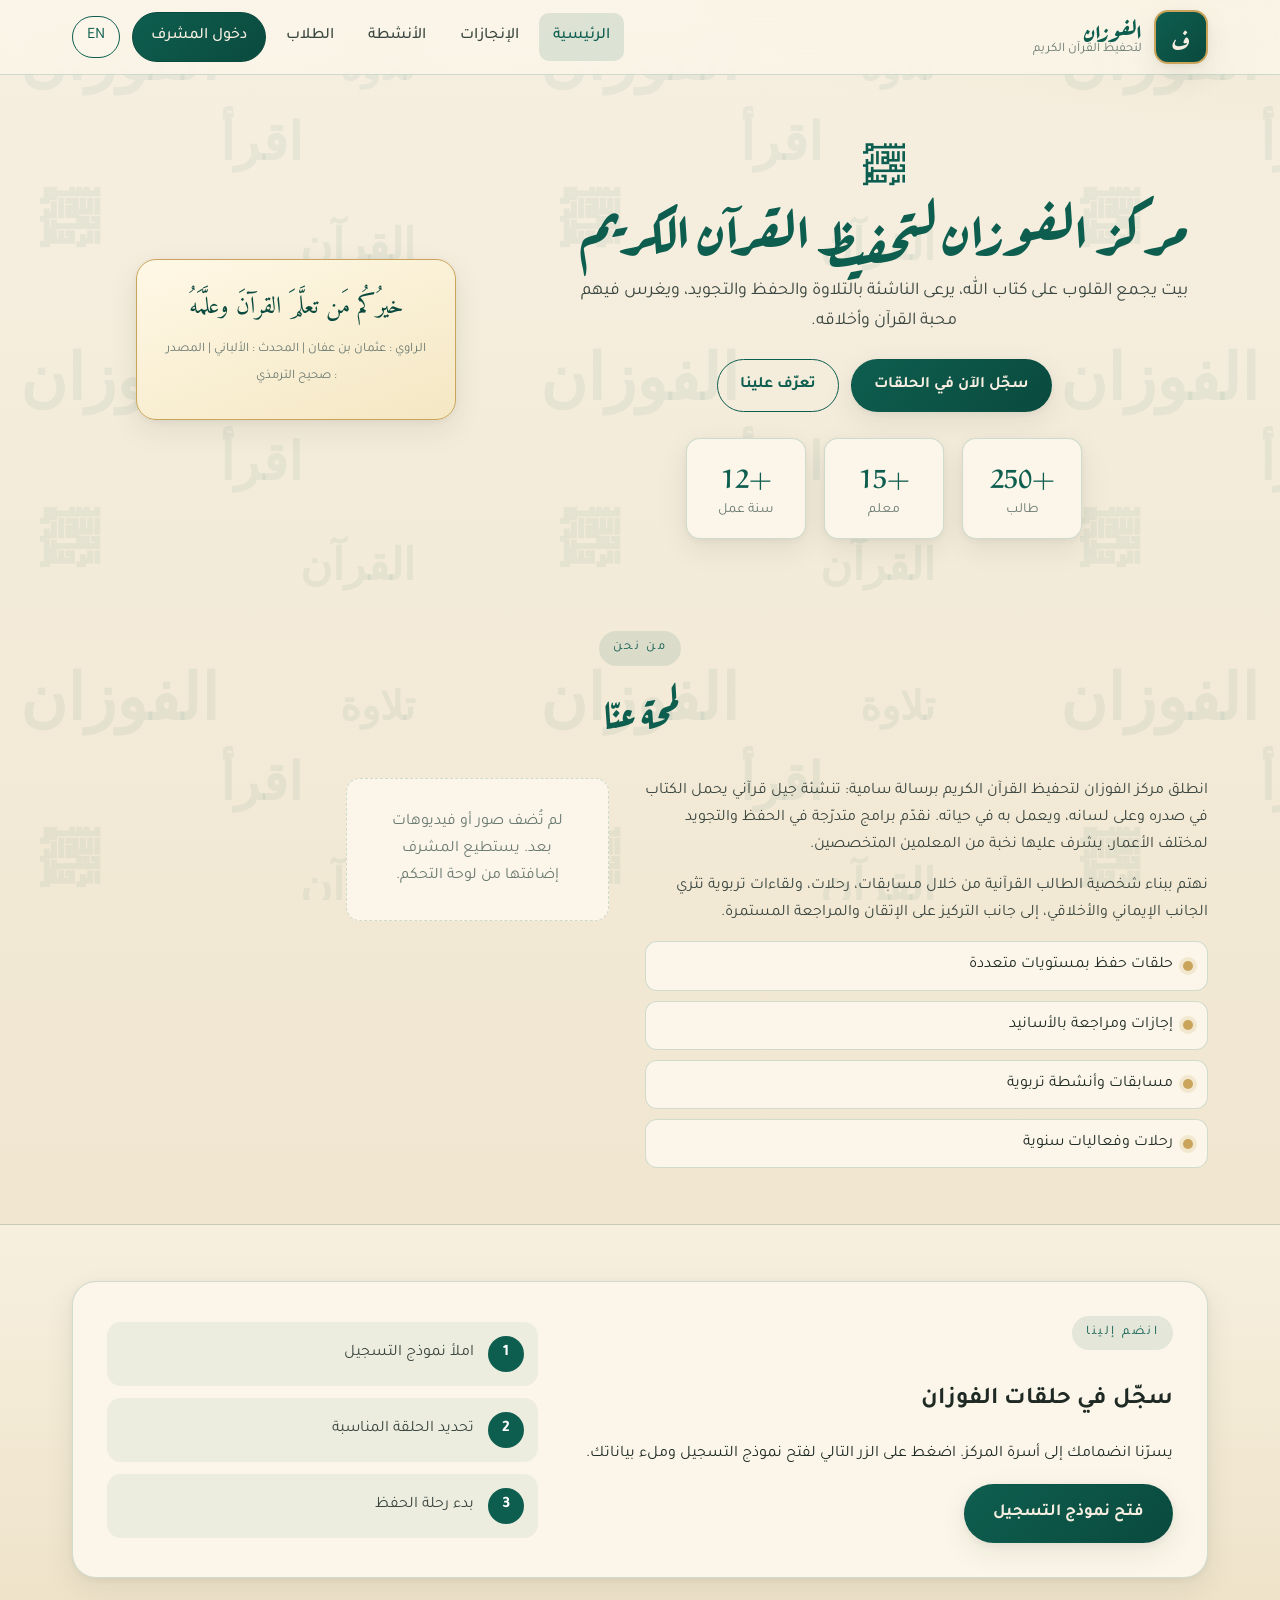
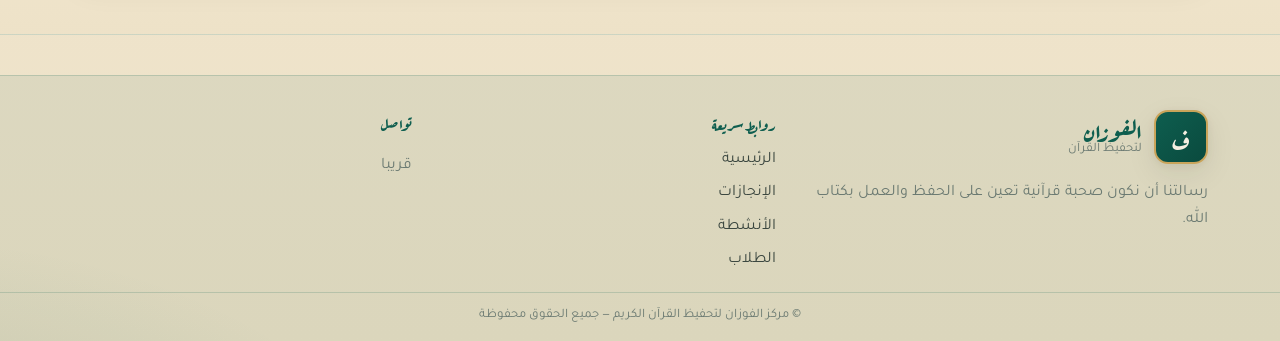
==== index.html @ f5615efa "Add files via upload" ====
<!doctype html>
<html lang="ar" dir="rtl">
<head>
  <meta charset="utf-8" />
  <meta name="viewport" content="width=device-width, initial-scale=1" />
  <title>مركز الفوزان لتحفيظ القرآن الكريم</title>
  <meta name="description" content="مركز الفوزان لتحفيظ القرآن الكريم - بيت العلم والتلاوة" />
  <link rel="preconnect" href="https://fonts.googleapis.com" />
  <link rel="preconnect" href="https://fonts.gstatic.com" crossorigin />
  <link href="https://fonts.googleapis.com/css2?family=Aref+Ruqaa:wght@400;700&family=Tajawal:wght@300;400;500;700;900&family=Amiri:wght@400;700&display=swap" rel="stylesheet" />
  <link rel="stylesheet" href="css/style.css" />
</head>
<body>
  <div id="headerSlot"></div>

  <main>
    <section class="hero">
      <div class="container hero-grid">
        <div class="hero-text">
          <span class="eyebrow" data-testid="hero-eyebrow">﷽</span>
          <h1 data-testid="hero-title" data-edit="hero.title">مركز الفوزان لتحفيظ القرآن الكريم</h1>
          <p class="lead" data-testid="hero-lead" data-edit="hero.lead">بيت يجمع القلوب على كتاب الله، يرعى الناشئة بالتلاوة والحفظ والتجويد، ويغرس فيهم محبة القرآن وأخلاقه.</p>
          <div class="hero-cta">
            <a href="#register" class="btn btn-primary" data-testid="hero-register-btn" data-i18n="cta_register">سجّل الآن في الحلقات</a>
            <a href="#about" class="btn btn-ghost" data-testid="hero-about-btn" data-i18n="cta_about">تعرّف علينا</a>
          </div>
          <ul class="hero-stats" data-testid="hero-stats">
            <li><strong data-edit="stats.students">+250</strong><span data-i18n="stats_students">طالب</span></li>
            <li><strong data-edit="stats.teachers">+15</strong><span data-i18n="stats_teachers">معلم</span></li>
            <li><strong data-edit="stats.years">+12</strong><span data-i18n="stats_years">سنة عمل</span></li>
          </ul>
        </div>
        <aside class="hero-card" aria-hidden="true">
          <div class="ayah-card">
            <span class="ayah-arabic" data-i18n="hadith">خيرُكُم مَن تعلَّمَ القرآنَ وعلَّمَهُ</span>
            <span class="ayah-ref" data-i18n="hadith_ref">الراوي : عثمان بن عفان | المحدث : الألباني | المصدر : صحيح الترمذي</span>
          </div>
        </aside>
      </div>
    </section>

    <section id="about" class="section">
      <div class="container">
        <div class="section-head">
          <span class="kicker" data-i18n="kicker_about">من نحن</span>
          <h2 data-edit="about.title">لمحة عنّا</h2>
        </div>
        <div class="about-grid">
          <div class="about-text">
            <p data-edit="about.paragraph1"></p>
            <p data-edit="about.paragraph2"></p>
            <ul class="features-list" data-testid="features-list">
              <li><span class="dot"></span><span data-edit="about.feature1"></span></li>
              <li><span class="dot"></span><span data-edit="about.feature2"></span></li>
              <li><span class="dot"></span><span data-edit="about.feature3"></span></li>
              <li><span class="dot"></span><span data-edit="about.feature4"></span></li>
            </ul>
          </div>
          <div class="about-gallery" id="aboutGallery" data-testid="about-gallery"></div>
        </div>
      </div>
    </section>

    <section id="register" class="section section-alt">
      <div class="container">
        <div class="register-card">
          <div class="register-text">
            <span class="kicker" data-i18n="kicker_register">انضم إلينا</span>
            <h2 data-edit="register.title">سجّل في حلقات الفوزان</h2>
            <p data-edit="register.text">يسرّنا انضمامك إلى أسرة المركز. اضغط على الزر التالي لفتح نموذج التسجيل وملء بياناتك.</p>
            <a id="registerLink" href="#" target="_blank" rel="noopener" class="btn btn-primary btn-lg" data-testid="register-link" data-i18n="register_open">فتح نموذج التسجيل</a>
          </div>
          <div class="register-aside">
            <div class="register-step"><span>1</span><p data-i18n="register_step1">املأ نموذج التسجيل</p></div>
            <div class="register-step"><span>2</span><p data-i18n="register_step2">تحديد الحلقة المناسبة</p></div>
            <div class="register-step"><span>3</span><p data-i18n="register_step3">بدء رحلة الحفظ</p></div>
          </div>
        </div>
      </div>
    </section>
  </main>

  <div id="footerSlot"></div>
  <script src="js/common.js"></script>
  <script src="js/index.js"></script>
</body>
</html>
---- css/style.css ----
/* ============== Alfwzan Center — Style ============== */
:root{
  --bg:#f6efe1;
  --bg-2:#ede1c6;
  --paper:#fbf6e9;
  --ink:#1f2a24;
  --ink-2:#3a463f;
  --muted:#6b7a72;
  --primary:#0e5e4f;
  --primary-2:#0a4a3e;
  --accent:#c9a45a;
  --accent-2:#a8853f;
  --line:rgba(14,94,79,.18);
  --shadow: 0 10px 30px rgba(20,40,30,.08), 0 2px 8px rgba(20,40,30,.06);
  --radius:16px;
}
*{box-sizing:border-box}
html,body{margin:0;padding:0}
html{scroll-behavior:smooth}
body{
  font-family:'Tajawal','Amiri','Segoe UI',Tahoma,sans-serif;
  color:var(--ink);
  background:
    radial-gradient(1200px 600px at 100% -10%, rgba(201,164,90,.18), transparent 60%),
    radial-gradient(900px 500px at -10% 110%, rgba(14,94,79,.14), transparent 60%),
    linear-gradient(180deg,var(--bg) 0%, var(--bg-2) 100%);
  min-height:100vh;
  position:relative;
  overflow-x:hidden;
  line-height:1.7;
}

/* ===== Arabic Ruqaa watermark background ===== */
.bg-watermark{
  position:fixed; inset:0; z-index:0; pointer-events:none;
  background-repeat:repeat;
  background-size: 520px auto;
  background-image: url("data:image/svg+xml;utf8,<svg xmlns='http://www.w3.org/2000/svg' width='520' height='320' viewBox='0 0 520 320'><g fill='%230e5e4f' fill-opacity='0.07' font-family='Aref Ruqaa, Amiri, serif' font-weight='700'><text x='20' y='80' font-size='64'>الفوزان</text><text x='220' y='160' font-size='52'>اقرأ</text><text x='40' y='240' font-size='58'>﷽</text><text x='300' y='260' font-size='44'>القرآن</text><text x='340' y='80' font-size='40'>تلاوة</text></g></svg>");
  opacity:.9;
}

a{color:inherit;text-decoration:none}
img{max-width:100%;display:block}
button{font:inherit;cursor:pointer}

.container{max-width:1180px;margin:0 auto;padding:0 22px;position:relative;z-index:1}

/* ===== Header ===== */
.site-header{
  position:sticky;top:0;z-index:30;
  backdrop-filter: blur(14px);
  background: rgba(251,246,233,.78);
  border-bottom:1px solid var(--line);
}
.nav{display:flex;align-items:center;justify-content:space-between;gap:18px;height:74px}
.brand{display:flex;align-items:center;gap:12px}
.brand-mark{
  width:54px;height:54px;border-radius:14px;
  background:linear-gradient(135deg,var(--primary),var(--primary-2));
  color:#f6efe1;display:grid;place-items:center;
  box-shadow:var(--shadow);overflow:hidden;position:relative;
  border:2px solid var(--accent);
}
.brand-mark img{width:100%;height:100%;object-fit:cover}
.brand-fallback{
  font-family:'Aref Ruqaa',serif;font-size:26px;font-weight:700;color:#f6efe1;
}
.brand-mark.no-logo .brand-fallback::before{content:"ف"}
.brand-text{display:flex;flex-direction:column;line-height:1.05}
.brand-text strong{font-family:'Aref Ruqaa',serif;font-size:24px;color:var(--primary)}
.brand-text em{font-style:normal;font-size:13px;color:var(--muted)}

.primary-nav{display:flex;gap:6px;align-items:center}
.nav-link{
  padding:10px 14px;border-radius:10px;color:var(--ink-2);font-weight:500;
  transition: background-color .2s, color .2s;
}
.nav-link:hover{background:rgba(14,94,79,.08);color:var(--primary)}
.nav-link.active{background:rgba(14,94,79,.12);color:var(--primary)}
.nav-admin{
  background:linear-gradient(135deg,var(--primary),var(--primary-2));
  color:#f6efe1 !important; padding:10px 18px; border-radius:999px;
  border:1px solid var(--primary-2);
}
.nav-admin:hover{filter:brightness(1.08)}

.menu-toggle{display:none;background:none;border:0;width:40px;height:40px;flex-direction:column;justify-content:center;gap:5px;align-items:center}
.menu-toggle span{width:22px;height:2px;background:var(--ink);display:block}

/* ===== Buttons ===== */
.btn{
  display:inline-block;padding:12px 22px;border-radius:999px;
  font-weight:700;border:1px solid transparent;transition:transform .15s ease, background-color .2s, color .2s, box-shadow .2s;
}
.btn:hover{transform:translateY(-1px)}
.btn-primary{background:linear-gradient(135deg,var(--primary),var(--primary-2));color:#f6efe1;box-shadow:var(--shadow)}
.btn-primary:hover{filter:brightness(1.07)}
.btn-ghost{background:transparent;color:var(--primary);border-color:var(--primary)}
.btn-ghost:hover{background:rgba(14,94,79,.08)}
.btn-accent{background:linear-gradient(135deg,var(--accent),var(--accent-2));color:#1f2a24}
.btn-danger{background:#b3261e;color:#fff}
.btn-lg{padding:14px 28px;font-size:17px}
.btn-sm{padding:8px 14px;font-size:14px}
.btn-block{display:block;width:100%;text-align:center}

/* ===== Hero ===== */
.hero{padding:64px 0 36px;text-align:center}
.hero-grid{display:grid;grid-template-columns:1.3fr .9fr;gap:40px;align-items:center}
.hero-text{text-align:center}
.eyebrow{
  display:inline-block;font-family:'Aref Ruqaa',serif;color:var(--primary);
  font-size:42px;line-height:1;margin-bottom:14px;
  text-shadow:0 1px 0 rgba(255,255,255,.6);
}
.hero h1{
  font-family:'Aref Ruqaa',serif;
  font-size:clamp(34px,5vw,58px);
  margin:0 0 14px;color:var(--primary);line-height:1.15;
  text-align:center;
}
.hero .lead{font-size:18px;color:var(--ink-2);max-width:700px;margin:0 auto 22px}
.hero-cta{display:flex;justify-content:center;gap:12px;flex-wrap:wrap;margin-bottom:26px}
.hero-stats{
  list-style:none;padding:0;margin:0;display:flex;gap:18px;justify-content:center;flex-wrap:wrap;
}
.hero-stats li{
  background:var(--paper);border:1px solid var(--line);border-radius:14px;
  padding:14px 22px;min-width:120px;box-shadow:var(--shadow);
}
.hero-stats strong{display:block;font-size:26px;color:var(--primary);font-family:'Aref Ruqaa',serif}
.hero-stats span{color:var(--muted);font-size:14px}
.hero-card{display:flex;justify-content:center}
.ayah-card{
  background:linear-gradient(160deg,#fff8e6,#f4e7c3);
  border:1px solid var(--accent);border-radius:20px;padding:28px;
  max-width:320px;text-align:center;box-shadow:var(--shadow);
  position:relative;
}
.ayah-arabic{font-family:'Amiri','Aref Ruqaa',serif;font-size:24px;color:var(--primary-2);display:block;margin-bottom:10px;line-height:1.6}
.ayah-ref{color:var(--muted);font-size:13px}

/* ===== Sections ===== */
.section{padding:56px 0}
.section-alt{background:linear-gradient(180deg,rgba(251,246,233,.6),rgba(237,225,198,.6));border-block:1px solid var(--line)}
.section-head{text-align:center;margin-bottom:34px}
.kicker{
  display:inline-block;font-size:13px;letter-spacing:.18em;
  background:rgba(14,94,79,.1);color:var(--primary);padding:6px 14px;border-radius:999px;
  margin-bottom:10px;
}
.section-head h2{
  font-family:'Aref Ruqaa',serif;font-size:clamp(28px,3.6vw,40px);
  margin:0;color:var(--primary);
}

/* ===== About ===== */
.about-grid{display:grid;grid-template-columns:1.05fr 1fr;gap:36px}
.about-text p{margin:0 0 14px;color:var(--ink-2)}
.features-list{list-style:none;padding:0;margin:14px 0 0;display:grid;gap:10px}
.features-list li{display:flex;align-items:center;gap:10px;background:var(--paper);border:1px solid var(--line);padding:10px 14px;border-radius:12px}
.dot{width:10px;height:10px;border-radius:50%;background:var(--accent);box-shadow:0 0 0 4px rgba(201,164,90,.18)}

.about-gallery{display:grid;grid-template-columns:repeat(2,1fr);gap:12px;align-content:start}
.about-gallery .media-tile,.about-gallery video,.about-gallery img{
  width:100%;aspect-ratio: 4/3;object-fit:cover;border-radius:14px;border:1px solid var(--line);
  background:var(--paper);box-shadow:var(--shadow);
  cursor:zoom-in; transition:transform .25s ease;
}
.about-gallery .media-tile:hover,.about-gallery img:hover{transform:scale(1.02)}
.about-gallery video{cursor:default}

/* ===== Register ===== */
.register-card{
  background:var(--paper);border:1px solid var(--line);border-radius:24px;
  padding:34px;display:grid;grid-template-columns:1.4fr 1fr;gap:32px;align-items:center;
  box-shadow:var(--shadow);
}
.register-aside{display:grid;gap:12px}
.register-step{
  display:flex;align-items:center;gap:14px;background:rgba(14,94,79,.06);
  border-radius:14px;padding:14px;
}
.register-step span{
  width:36px;height:36px;border-radius:50%;display:grid;place-items:center;
  background:var(--primary);color:#fff;font-weight:700;
}
.register-step p{margin:0;color:var(--ink-2)}

/* ===== Achievements (page1) ===== */
.gallery-grid{display:grid;grid-template-columns:repeat(auto-fill,minmax(260px,1fr));gap:18px}
.achievement-card{
  background:var(--paper);border:1px solid var(--line);border-radius:18px;
  overflow:hidden;box-shadow:var(--shadow);display:flex;flex-direction:column;
}
.achievement-card .media{aspect-ratio:4/3;background:#eadfc4;cursor:zoom-in;overflow:hidden}
.achievement-card .media img,.achievement-card .media video{width:100%;height:100%;object-fit:cover}
.achievement-card .body{padding:14px 16px}
.achievement-card h3{margin:0 0 6px;font-family:'Aref Ruqaa',serif;color:var(--primary);font-size:18px}
.achievement-card p{margin:0;color:var(--ink-2);font-size:14px}
.achievement-card .actions{padding:0 14px 14px;display:flex;gap:8px}

/* ===== Activities (page2) ===== */
.activity-grid{display:grid;grid-template-columns:repeat(auto-fill,minmax(280px,1fr));gap:18px}
.activity-card{
  background:var(--paper);border:1px solid var(--line);border-radius:18px;
  padding:18px;box-shadow:var(--shadow);position:relative;
}
.activity-card.upcoming{border-color:var(--accent)}
.activity-card.current{border-color:var(--primary)}
.activity-tag{
  position:absolute;top:14px;left:14px;font-size:12px;padding:4px 10px;border-radius:999px;
  background:rgba(14,94,79,.12);color:var(--primary);font-weight:700;
}
.activity-card.upcoming .activity-tag{background:rgba(201,164,90,.18);color:var(--accent-2)}
.activity-card h3{margin:0 0 8px;font-family:'Aref Ruqaa',serif;color:var(--primary);font-size:20px}
.activity-card p{margin:0 0 10px;color:var(--ink-2)}
.activity-meta{font-size:13px;color:var(--muted)}
.countdown{
  margin-top:12px;display:flex;gap:8px;flex-wrap:wrap;
}
.countdown div{
  flex:1;min-width:60px;background:linear-gradient(135deg,var(--primary),var(--primary-2));
  color:#f6efe1;border-radius:10px;padding:8px;text-align:center;
}
.countdown div b{display:block;font-size:22px;font-family:'Aref Ruqaa',serif}
.countdown div span{font-size:11px;opacity:.85}

/* ===== Forms ===== */
.field{display:grid;gap:6px;margin-bottom:14px}
.field label{font-weight:600;color:var(--ink-2);font-size:14px}
.field input,.field select,.field textarea{
  width:100%;padding:12px 14px;border-radius:12px;border:1px solid var(--line);
  background:var(--paper);color:var(--ink);font:inherit;
}
.field input:focus,.field select:focus,.field textarea:focus{outline:2px solid var(--primary);border-color:transparent}
.row{display:grid;grid-template-columns:repeat(auto-fit,minmax(180px,1fr));gap:12px}

/* ===== Auth Card ===== */
.auth-wrap{min-height:60vh;display:grid;place-items:center;padding:40px 0}
.auth-card{
  background:var(--paper);border:1px solid var(--line);border-radius:22px;
  padding:30px;max-width:440px;width:100%;box-shadow:var(--shadow);
}
.auth-card h2{margin:0 0 6px;font-family:'Aref Ruqaa',serif;color:var(--primary)}
.auth-card .muted{color:var(--muted);margin-bottom:18px}

/* ===== Admin / Teacher dashboard ===== */
.dash{display:grid;grid-template-columns:240px 1fr;gap:20px;padding:24px 0}
.dash-side{
  background:var(--paper);border:1px solid var(--line);border-radius:18px;padding:14px;
  position:sticky;top:90px;height:fit-content;box-shadow:var(--shadow);
}
.dash-side a{display:block;padding:10px 12px;border-radius:10px;color:var(--ink-2);margin-bottom:4px}
.dash-side a:hover{background:rgba(14,94,79,.08);color:var(--primary)}
.dash-side a.active{background:linear-gradient(135deg,var(--primary),var(--primary-2));color:#f6efe1}
.dash-main{background:var(--paper);border:1px solid var(--line);border-radius:18px;padding:22px;box-shadow:var(--shadow)}
.dash h1,.dash h2{font-family:'Aref Ruqaa',serif;color:var(--primary)}

.tab{display:none}
.tab.active{display:block}

/* Tables */
.table-wrap{overflow-x:auto;border-radius:14px;border:1px solid var(--line)}
table.tbl{width:100%;border-collapse:collapse;background:var(--paper);min-width:600px}
table.tbl th,table.tbl td{padding:11px 12px;border-bottom:1px solid var(--line);text-align:right;font-size:14px}
table.tbl th{background:rgba(14,94,79,.08);color:var(--primary);font-weight:700}
table.tbl tr:last-child td{border-bottom:0}

/* Lightbox */
.lb{position:fixed;inset:0;background:rgba(15,25,20,.94);display:none;align-items:center;justify-content:center;z-index:80;padding:20px;flex-direction:column}
.lb.open{display:flex}
.lb #lbBody{display:flex;flex-direction:column;align-items:center;gap:14px;max-width:96vw;max-height:92vh}
.lb img,.lb video{max-width:96vw;max-height:80vh;border-radius:12px;box-shadow:0 10px 40px rgba(0,0,0,.5);background:#000}
.lb video{width:auto;height:auto}
.lb .lb-caption{color:#f6efe1;font-family:'Aref Ruqaa',serif;font-size:18px;text-align:center;background:rgba(14,94,79,.5);padding:8px 18px;border-radius:999px;max-width:90vw}
.lb .lb-close{position:absolute;top:18px;inset-inline-start:18px;background:#fff;color:#000;border:0;border-radius:999px;width:42px;height:42px;font-size:22px;cursor:pointer;z-index:2}

/* Expand button overlay on media tiles */
.media-tile-wrap{position:relative;width:100%;aspect-ratio:4/3;border-radius:14px;overflow:hidden;border:1px solid var(--line);background:var(--paper);box-shadow:var(--shadow);cursor:default}
.media-tile-wrap img,.media-tile-wrap video{width:100%;height:100%;object-fit:cover;display:block}
.media-tile-wrap img{cursor:zoom-in;transition:transform .25s ease}
.media-tile-wrap img:hover{transform:scale(1.03)}
.expand-btn{position:absolute;top:10px;inset-inline-end:10px;width:38px;height:38px;border-radius:999px;border:0;background:rgba(14,94,79,.92);color:#f6efe1;display:grid;place-items:center;cursor:pointer;box-shadow:0 4px 14px rgba(0,0,0,.25);transition:transform .15s ease, background-color .2s;z-index:2}
.expand-btn:hover{transform:scale(1.08);background:var(--primary-2)}
.achievement-card .media{position:relative}

/* Edit indicator */
[data-edit]{position:relative}
body.editing [data-edit]{outline:1px dashed var(--accent);outline-offset:3px;cursor:text}
body.editing [data-edit]::after{
  content:"✎ تعديل";position:absolute;top:-12px;inset-inline-start:-2px;
  background:var(--accent);color:#1f2a24;font-size:11px;padding:2px 8px;border-radius:999px;font-family:'Tajawal',sans-serif;
}

/* Footer */
.site-footer{margin-top:40px;background:rgba(14,94,79,.08);border-top:1px solid var(--line);padding:34px 0 14px;position:relative;z-index:1}
.footer-grid{display:grid;grid-template-columns:1.2fr 1fr 1fr;gap:24px}
.footer-grid h4{margin:0 0 10px;color:var(--primary);font-family:'Aref Ruqaa',serif}
.footer-links{list-style:none;padding:0;margin:0;display:grid;gap:6px}
.footer-links a{color:var(--ink-2)}
.footer-links a:hover{color:var(--primary)}
.muted{color:var(--muted)}
.footer-bottom{margin-top:18px;border-top:1px solid var(--line);padding-top:12px;text-align:center;color:var(--muted);font-size:13px}

/* Toast */
.toast{
  position:fixed;bottom:24px;left:50%;transform:translateX(-50%);
  background:var(--primary);color:#f6efe1;padding:12px 20px;border-radius:999px;
  z-index:90;box-shadow:var(--shadow);opacity:0;pointer-events:none;transition:opacity .25s, transform .25s;
}
.toast.show{opacity:1;transform:translate(-50%,-6px)}

/* Search panel */
.search-card{
  background:var(--paper);border:1px solid var(--line);border-radius:18px;padding:22px;
  box-shadow:var(--shadow);margin-bottom:22px;
}

/* Empty state */
.empty{
  background:var(--paper);border:1px dashed var(--line);border-radius:14px;
  padding:30px;text-align:center;color:var(--muted);
}

/* Admin inline editing */
.admin-card{display:flex;flex-direction:column}
.inline-edit-label{display:block;font-size:12px;font-weight:700;color:var(--ink-2);margin:8px 0 4px}
.inline-edit{width:100%;padding:8px 10px;border-radius:10px;border:1.5px solid var(--line);background:#fff;color:var(--ink);font:inherit;font-size:14px;box-sizing:border-box}
.inline-edit:focus{outline:2px solid var(--primary);border-color:transparent}
.admin-card .body{padding:12px 14px}
.admin-card .actions{padding:0 14px 14px;display:flex;gap:8px;flex-wrap:wrap;border-top:1px dashed var(--line);padding-top:12px;margin-top:auto}
.admin-card .actions .btn{flex:1;min-width:110px}
.card-status{margin-top:8px}
.badge-pub{display:inline-block;background:rgba(14,94,79,.14);color:var(--primary);padding:4px 10px;border-radius:999px;font-size:12px;font-weight:700}
.badge-local{display:inline-block;background:rgba(201,164,90,.18);color:var(--accent-2);padding:4px 10px;border-radius:999px;font-size:12px;font-weight:700}

/* Week / attendance UI */
.week-bar{display:flex;justify-content:space-between;align-items:center;flex-wrap:wrap;gap:12px}
.week-tbl th,.week-tbl td{vertical-align:top;text-align:center;font-size:13px}
.week-tbl td:first-child,.week-tbl th:first-child{text-align:start}
.week-tbl .day-cell{padding:8px 6px;min-width:120px}
.week-tbl .att-row{display:inline-flex;align-items:center;gap:6px;background:rgba(14,94,79,.06);padding:6px 10px;border-radius:10px;margin-bottom:6px;cursor:pointer}
.week-tbl .att-grade{width:100%;padding:6px 8px;font-size:12px}
.att-present-pill{display:inline-block;background:rgba(14,94,79,.14);color:var(--primary);padding:4px 10px;border-radius:999px;font-weight:700;font-size:12px}
.att-absent-pill{display:inline-block;background:rgba(179,38,30,.12);color:#b3261e;padding:4px 10px;border-radius:999px;font-weight:700;font-size:12px}
.week-block{margin:14px 0}
.week-block-head{font-family:'Aref Ruqaa',serif;color:var(--primary);background:rgba(14,94,79,.08);padding:8px 14px;border-radius:10px;margin-bottom:8px;font-size:15px}

/* Language switch button */
.lang-switch{background:var(--paper);border:1.5px solid var(--primary);color:var(--primary);font-weight:700;padding:6px 14px;border-radius:999px;cursor:pointer;font:inherit;margin-inline-start:6px;transition:all .2s}
.lang-switch:hover{background:var(--primary);color:#f6efe1}
body.lang-en{font-family:'Playfair Display','Tajawal',serif}
body.lang-en .brand-text strong,body.lang-en .hero h1,body.lang-en .section-head h2,body.lang-en h2,body.lang-en h3{font-family:'Playfair Display','Aref Ruqaa',serif !important}
body.lang-en .eyebrow{font-family:'Aref Ruqaa',serif}

/* ===== Modal ===== */
.modal{position:fixed;inset:0;background:rgba(15,25,20,.6);display:none;align-items:center;justify-content:center;z-index:90;padding:20px;backdrop-filter:blur(4px)}
.modal.open{display:flex}
.modal-card{background:var(--paper);border:1px solid var(--line);border-radius:22px;padding:28px;max-width:520px;width:100%;box-shadow:var(--shadow);position:relative;max-height:90vh;overflow-y:auto}
.modal-card h2{margin:0 0 8px;font-family:'Aref Ruqaa',serif;color:var(--primary)}
.modal-close{position:absolute;top:14px;inset-inline-start:14px;background:none;border:0;font-size:26px;color:var(--ink-2);cursor:pointer;line-height:1}
.modal-close:hover{color:#b3261e}

/* Busy overlay */
.busy{position:fixed;inset:0;background:rgba(15,25,20,.55);display:none;align-items:center;justify-content:center;z-index:95;backdrop-filter:blur(4px)}
.busy.show{display:flex}
.busy-card{background:var(--paper);border-radius:18px;padding:24px 30px;text-align:center;box-shadow:var(--shadow);min-width:280px}
.busy-card p{margin:10px 0 0;color:var(--ink-2)}
.spinner{width:40px;height:40px;border-radius:50%;border:4px solid rgba(14,94,79,.2);border-top-color:var(--primary);margin:0 auto;animation:spin 1s linear infinite}
@keyframes spin{to{transform:rotate(360deg)}}

/* Dashboard topbar */
.dash-topbar{display:flex;justify-content:space-between;align-items:center;flex-wrap:wrap;gap:14px;padding:24px 0 8px}
.topbar-actions{display:flex;gap:8px;flex-wrap:wrap}

/* ===== Responsive ===== */
@media (max-width: 980px){
  .hero-grid{grid-template-columns:1fr}
  .hero-card{order:-1}
  .about-grid,.register-card{grid-template-columns:1fr}
  .footer-grid{grid-template-columns:1fr 1fr}
  .dash{grid-template-columns:1fr}
  .dash-side{position:static;display:flex;flex-wrap:wrap;gap:6px}
  .dash-side a{flex:1;text-align:center}
}
@media (max-width: 720px){
  .menu-toggle{display:flex}
  .primary-nav{
    position:absolute;top:74px;inset-inline-end:14px;background:var(--paper);
    border:1px solid var(--line);border-radius:14px;padding:8px;flex-direction:column;align-items:stretch;
    display:none;min-width:200px;box-shadow:var(--shadow);
  }
  .primary-nav.open{display:flex}
  .footer-grid{grid-template-columns:1fr}
  .hero{padding:36px 0 16px}
}
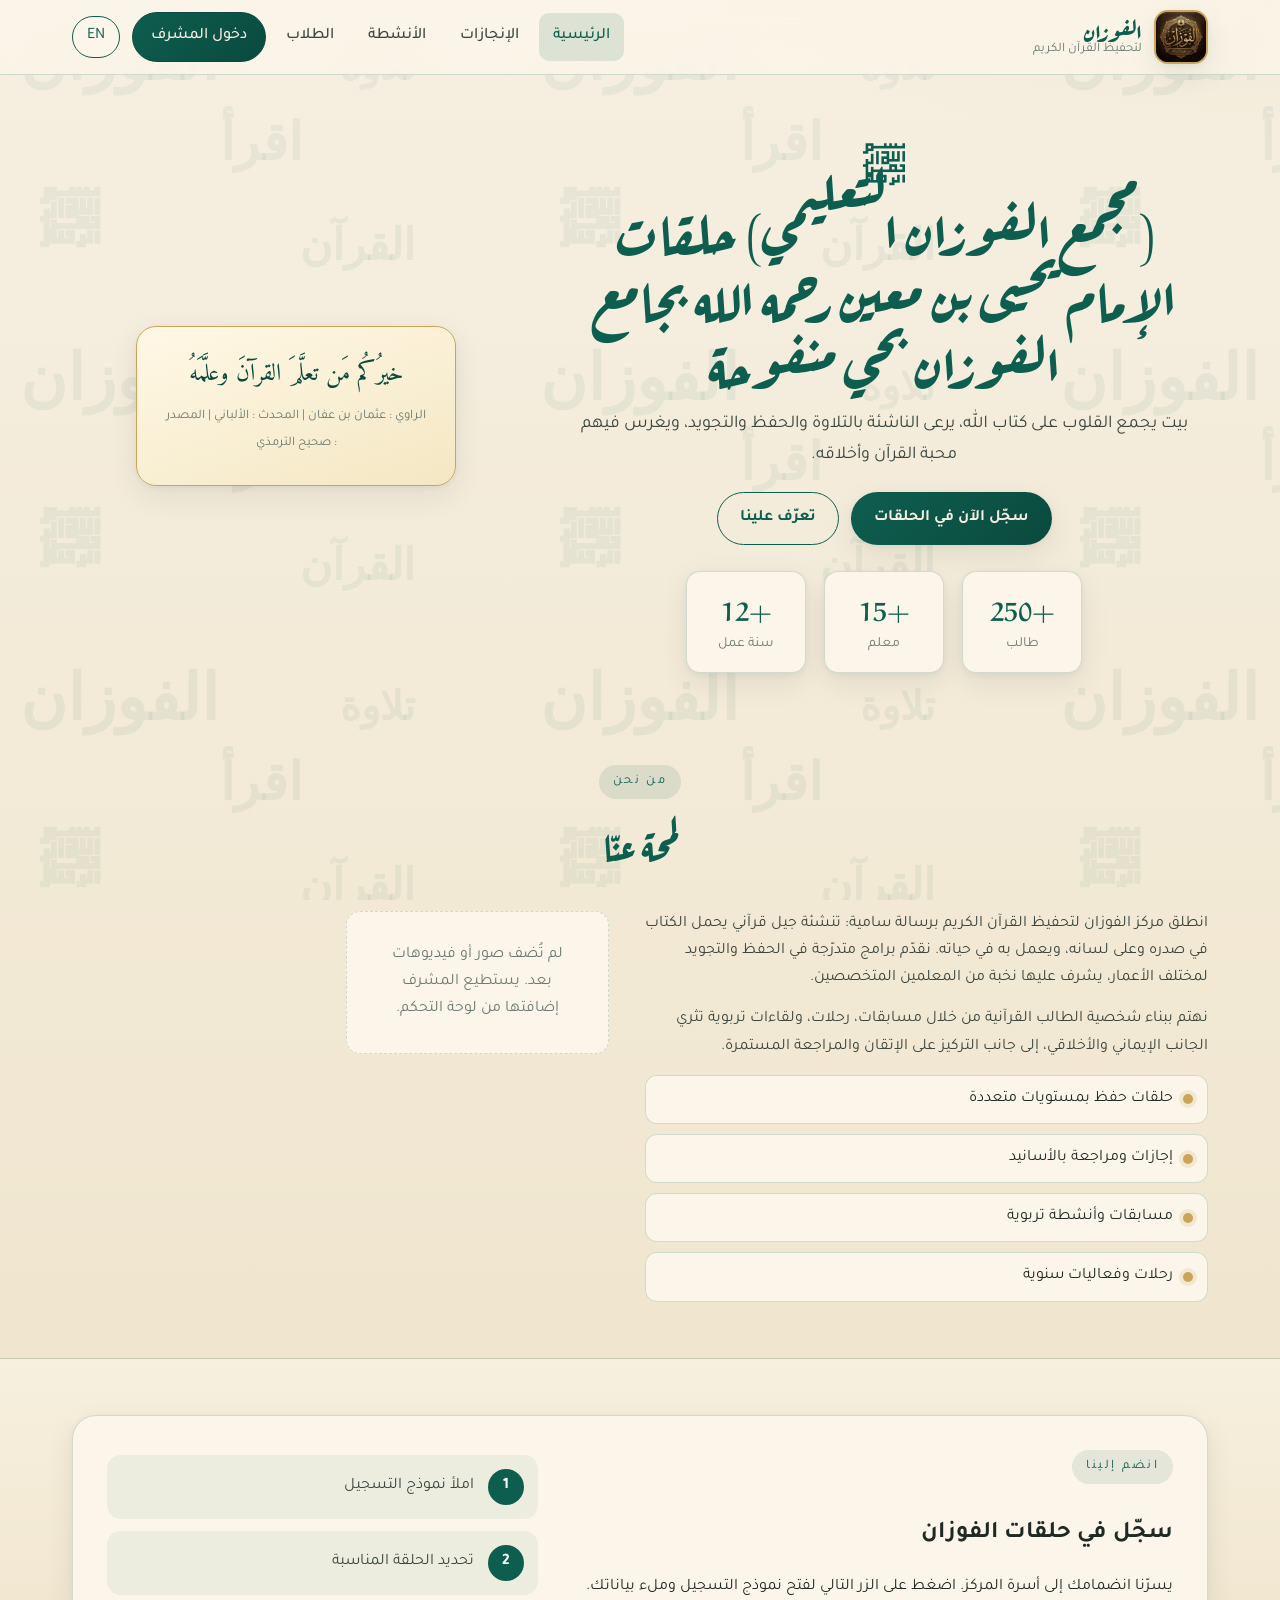
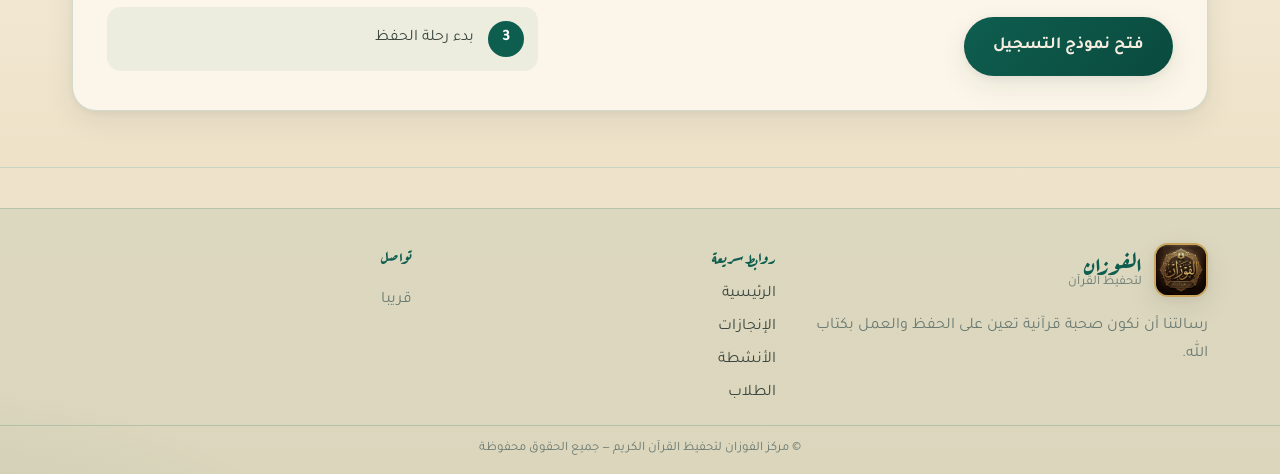
==== commit 6e1bb40e: "Add files via upload" ====
--- a/index.html
+++ b/index.html
@@ -3,8 +3,8 @@
 <head>
   <meta charset="utf-8" />
   <meta name="viewport" content="width=device-width, initial-scale=1" />
-  <title>مركز الفوزان لتحفيظ القرآن الكريم</title>
-  <meta name="description" content="مركز الفوزان لتحفيظ القرآن الكريم - بيت العلم والتلاوة" />
+  <title>مدرسة الفوزان لتحفيظ القرآن الكريم</title>
+  <meta name="description" content="مدرسة الفوزان لتحفيظ القرآن الكريم - بيت العلم والتلاوة" />
   <link rel="preconnect" href="https://fonts.googleapis.com" />
   <link rel="preconnect" href="https://fonts.gstatic.com" crossorigin />
   <link href="https://fonts.googleapis.com/css2?family=Aref+Ruqaa:wght@400;700&family=Tajawal:wght@300;400;500;700;900&family=Amiri:wght@400;700&display=swap" rel="stylesheet" />
@@ -12,13 +12,12 @@
 </head>
 <body>
   <div id="headerSlot"></div>
-
   <main>
     <section class="hero">
       <div class="container hero-grid">
         <div class="hero-text">
           <span class="eyebrow" data-testid="hero-eyebrow">﷽</span>
-          <h1 data-testid="hero-title" data-edit="hero.title">مركز الفوزان لتحفيظ القرآن الكريم</h1>
+          <h1 data-testid="hero-title" data-edit="hero.title">مدرسة الفوزان لتحفيظ القرآن الكريم</h1>
           <p class="lead" data-testid="hero-lead" data-edit="hero.lead">بيت يجمع القلوب على كتاب الله، يرعى الناشئة بالتلاوة والحفظ والتجويد، ويغرس فيهم محبة القرآن وأخلاقه.</p>
           <div class="hero-cta">
             <a href="#register" class="btn btn-primary" data-testid="hero-register-btn" data-i18n="cta_register">سجّل الآن في الحلقات</a>
@@ -38,7 +37,6 @@
         </aside>
       </div>
     </section>
-
     <section id="about" class="section">
       <div class="container">
         <div class="section-head">
@@ -60,7 +58,6 @@
         </div>
       </div>
     </section>
-
     <section id="register" class="section section-alt">
       <div class="container">
         <div class="register-card">
@@ -79,9 +76,8 @@
       </div>
     </section>
   </main>
-
   <div id="footerSlot"></div>
   <script src="js/common.js"></script>
   <script src="js/index.js"></script>
 </body>
-</html>
+</html>
